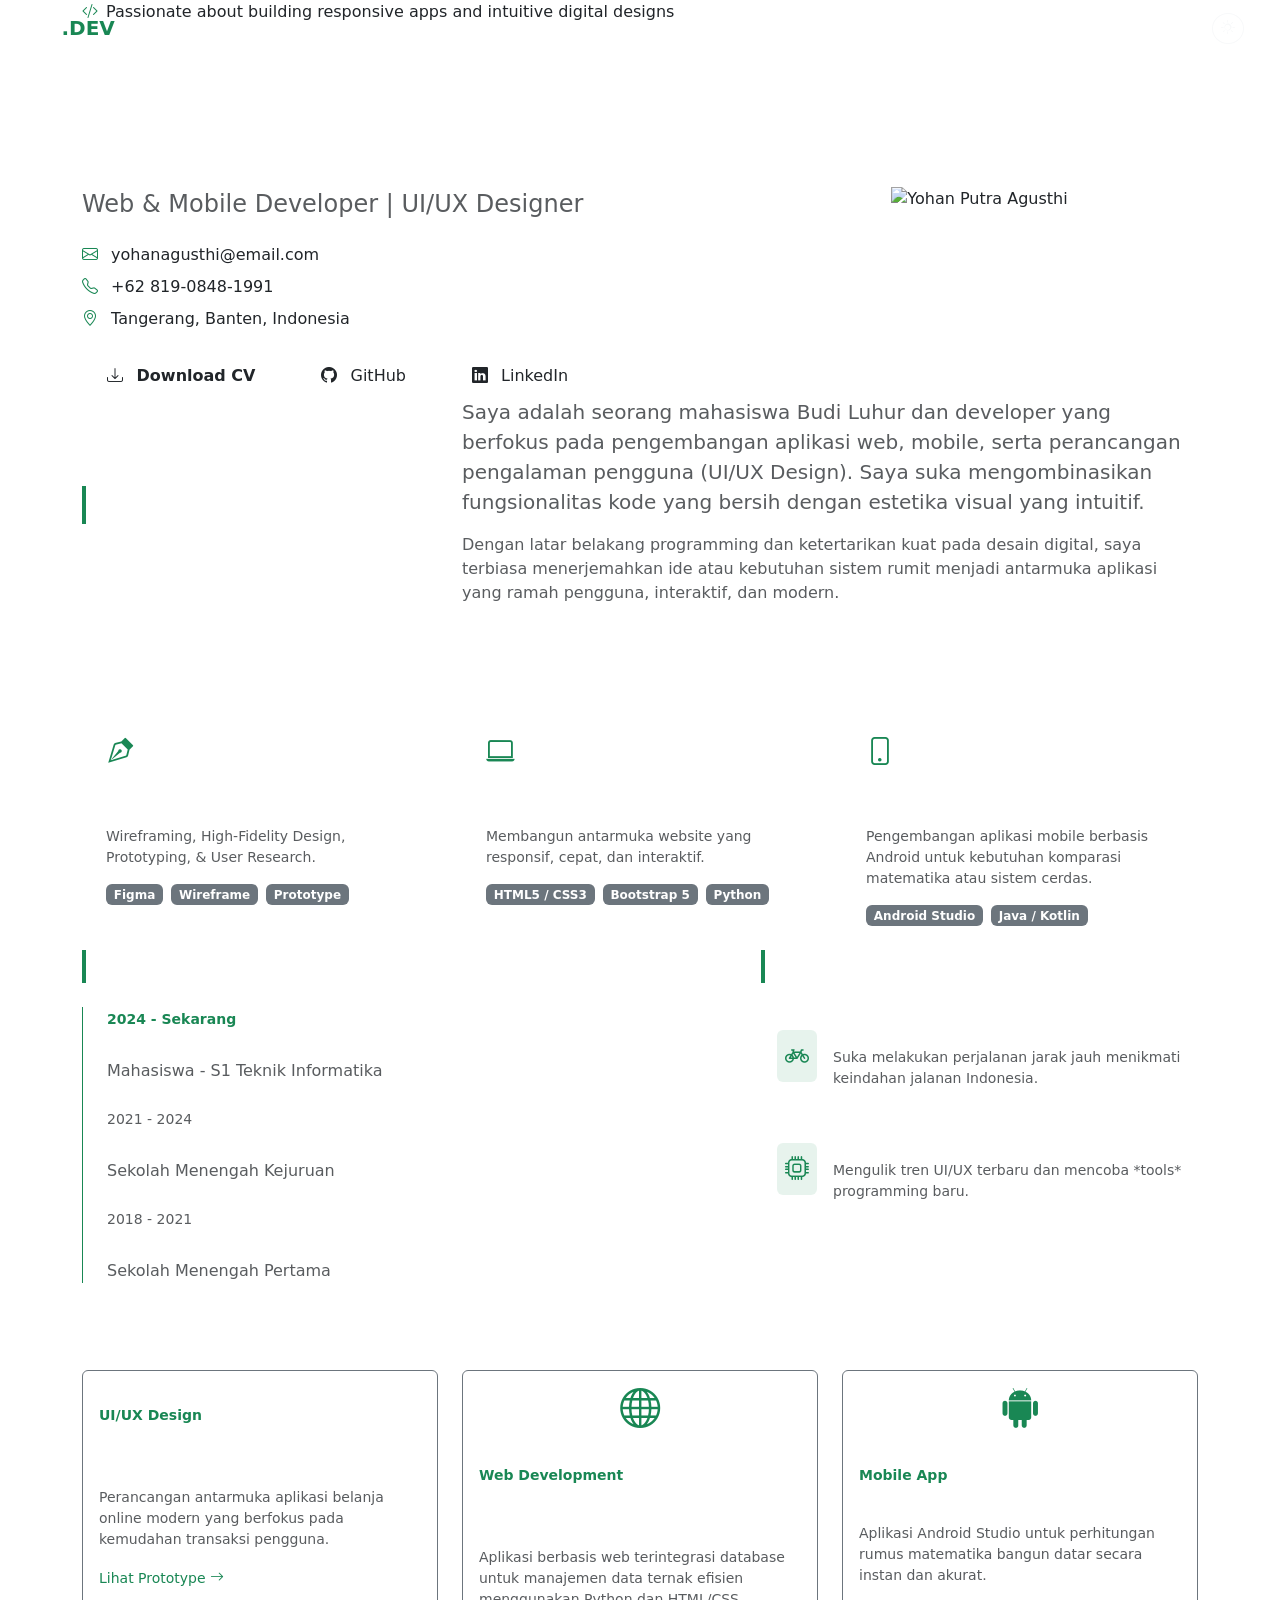
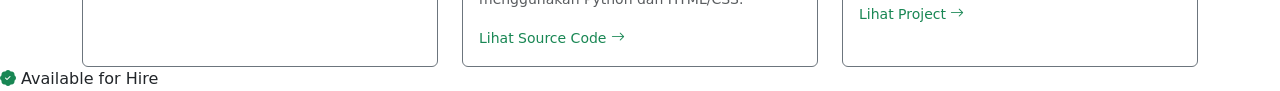
==== index.html @ 210541f0 "Rename html/index.html to index.html" ====
<!DOCTYPE html>
<html lang="id">
<head>
    <meta charset="UTF-8">
    <meta name="viewport" content="width=device-width, initial-scale=1.0">
    <title>YP.DEV - Yohan Putra Agusthi</title>
    <link href="https://cdn.jsdelivr.net/npm/bootstrap@5.3.2/dist/css/bootstrap.min.css" rel="stylesheet">
    <script src="https://cdn.jsdelivr.net/npm/bootstrap@5.3.2/dist/js/bootstrap.bundle.min.js"></script>
    <link rel="stylesheet" href="https://cdn.jsdelivr.net/npm/bootstrap-icons@1.11.2/font/bootstrap-icons.min.css">
    <link rel="stylesheet" href="https://cdnjs.cloudflare.com/ajax/libs/font-awesome/6.4.2/css/all.min.css">
    <link rel="stylesheet" href="style.css">
</head>
<body>

    <nav class="navbar navbar-expand-lg navbar-dark fixed-top px-4">
        <div class="container-fluid">
            <a class="navbar-brand fw-bold logo-text" href="#">YP<span class="text-success">.DEV</span></a>
            <button class="navbar-toggler" type="button" data-bs-toggle="collapse" data-bs-target="#navbarNav">
                <span class="navbar-toggler-icon"></span>
            </button>
            <div class="collapse navbar-collapse justify-content-end" id="navbarNav">
                <ul class="navbar-nav gap-2">
                    <li class="nav-item"><a class="nav-link" href="#beranda">Beranda</a></li>
                    <li class="nav-item"><a class="nav-link" href="#tentang">Tentang</a></li>
                    <li class="nav-item"><a class="nav-link" href="#keahlian">Keahlian</a></li>
                    <li class="nav-item"><a class="nav-link" href="#pendidikan">Pendidikan</a></li>
                    <li class="nav-item"><a class="nav-link" href="#proyek">Proyek</a></li>
                </ul>
                <button class="btn btn-outline-light ms-3 btn-sm rounded-circle"><i class="bi bi-brightness-high"></i></button>
            </div>
        </div>
    </nav>

    <section id="beranda" class="hero-section d-flex align-items-center">
        <div class="container">
            <div class="row align-items-center g-5">
                <div class="col-lg-7 order-2 order-lg-1 text-center text-lg-start">
                    <div class="badge-status mb-4 d-inline-flex align-items-center gap-2">
                        <i class="bi bi-code-slash text-success"></i>
                        <span>Passionate about building responsive apps and intuitive digital designs</span>
                    </div>
                    <h1 class="display-4 fw-bold text-white mb-2">Yohan Putra Agusthi</h1>
                    <h3 class="h4 text-muted mb-4">Web & Mobile Developer | UI/UX Designer</h3>
                    
                    <div class="contact-info mb-4">
                        <p class="mb-2"><i class="bi bi-envelope text-success me-2"></i> yohanagusthi@email.com</p>
                        <p class="mb-2"><i class="bi bi-telephone text-success me-2"></i> +62 819-0848-1991</p>
                        <p class="mb-4"><i class="bi bi-geo-alt text-success me-2"></i> Tangerang, Banten, Indonesia</p>
                    </div>

                    <div class="d-flex flex-wrap gap-3 justify-content-center justify-content-lg-start">
                        <a href="#" class="btn btn-download fw-bold px-4 py-2"><i class="bi bi-download me-2"></i> Download CV</a>
                        <a href="#" class="btn btn-outline-custom px-4 py-2"><i class="bi bi-github me-2"></i> GitHub</a>
                        <a href="#" class="btn btn-outline-custom px-4 py-2"><i class="bi bi-linkedin me-2"></i> LinkedIn</a>
                    </div>
                </div>
                <div class="col-lg-5 order-1 order-lg-2 text-center">
                    <div class="profile-img-container mx-auto">
                        <img src="assets/profile.jpg" alt="Yohan Putra Agusthi" class="img-fluid profile-img">
                    </div>
                </div>
            </div>
        </div>
    </section>

    <section id="tentang" class="section-padding">
        <div class="container">
            <div class="row g-4 align-items-center">
                <div class="col-md-4 text-center text-md-start">
                    <h2 class="fw-bold text-white border-start border-success border-4 ps-3">Tentang Saya</h2>
                </div>
                <div class="col-md-8">
                    <p class="lead text-muted">
                        Saya adalah seorang mahasiswa Budi Luhur dan developer yang berfokus pada pengembangan aplikasi web, mobile, serta perancangan pengalaman pengguna (UI/UX Design). Saya suka mengombinasikan fungsionalitas kode yang bersih dengan estetika visual yang intuitif.
                    </p>
                    <p class="text-muted">
                        Dengan latar belakang programming dan ketertarikan kuat pada desain digital, saya terbiasa menerjemahkan ide atau kebutuhan sistem rumit menjadi antarmuka aplikasi yang ramah pengguna, interaktif, dan modern.
                    </p>
                </div>
            </div>
        </div>
    </section>

    <section id="keahlian" class="section-padding bg-dark-custom">
        <div class="container">
            <h2 class="fw-bold text-white text-center mb-5">Keahlian & Tools</h2>
            <div class="row g-4 justify-content-center">
                <div class="col-md-4">
                    <div class="card-custom p-4 h-100">
                        <div class="icon-box mb-3"><i class="bi bi-vector-pen text-success fs-3"></i></div>
                        <h4 class="text-white fw-bold">UI/UX Design</h4>
                        <p class="text-muted small">Wireframing, High-Fidelity Design, Prototyping, & User Research.</p>
                        <div class="d-flex flex-wrap gap-2 mt-3">
                            <span class="badge bg-secondary">Figma</span>
                            <span class="badge bg-secondary">Wireframe</span>
                            <span class="badge bg-secondary">Prototype</span>
                        </div>
                    </div>
                </div>
                <div class="col-md-4">
                    <div class="card-custom p-4 h-100">
                        <div class="icon-box mb-3"><i class="bi bi-laptop text-success fs-3"></i></div>
                        <h4 class="text-white fw-bold">Web Development</h4>
                        <p class="text-muted small">Membangun antarmuka website yang responsif, cepat, dan interaktif.</p>
                        <div class="d-flex flex-wrap gap-2 mt-3">
                            <span class="badge bg-secondary">HTML5 / CSS3</span>
                            <span class="badge bg-secondary">Bootstrap 5</span>
                            <span class="badge bg-secondary">Python</span>
                        </div>
                    </div>
                </div>
                <div class="col-md-4">
                    <div class="card-custom p-4 h-100">
                        <div class="icon-box mb-3"><i class="bi bi-phone text-success fs-3"></i></div>
                        <h4 class="text-white fw-bold">Mobile Development</h4>
                        <p class="text-muted small">Pengembangan aplikasi mobile berbasis Android untuk kebutuhan komparasi matematika atau sistem cerdas.</p>
                        <div class="d-flex flex-wrap gap-2 mt-3">
                            <span class="badge bg-secondary">Android Studio</span>
                            <span class="badge bg-secondary">Java / Kotlin</span>
                        </div>
                    </div>
                </div>
            </div>
        </div>
    </section>

    <section id="pendidikan" class="section-padding">
        <div class="container">
            <div class="row g-5">
                
                <div class="col-lg-7">
                    <h3 class="fw-bold text-white mb-4 border-start border-success border-4 ps-3">Riwayat Pendidikan</h3>
                    <div class="timeline">
                        <div class="timeline-item ps-4 border-start border-success position-relative pb-4">
                            <div class="timeline-dot"></div>
                            <span class="text-success fw-bold small">2024 - Sekarang</span>
                            <h5 class="text-white fw-bold mb-1">Universitas Budi Luhur</h5>
                            <p class="text-muted mb-0">Mahasiswa - S1 Teknik Informatika</p>
                        </div>
                        <div class="timeline-item ps-4 border-start border-success position-relative pb-4">
                            <div class="timeline-dot"></div>
                            <span class="text-muted small">2021 - 2024</span>
                            <h5 class="text-white fw-bold mb-1">SMK Prima Unggul</h5>
                            <p class="text-muted mb-0">Sekolah Menengah Kejuruan</p>
                        </div>
                        <div class="timeline-item ps-4 border-start border-success position-relative">
                            <div class="timeline-dot"></div>
                            <span class="text-muted small">2018 - 2021</span>
                            <h5 class="text-white fw-bold mb-1">SMPN 11 TANGERANG</h5>
                            <p class="text-muted mb-0">Sekolah Menengah Pertama</p>
                        </div>
                    </div>
                </div>

                <div class="col-lg-5">
                    <h3 class="fw-bold text-white mb-4 border-start border-success border-4 ps-3">Hobi & Minat</h3>
                    <div class="d-flex flex-column gap-3">
                        
                        <div class="card-custom p-3 d-flex align-items-center gap-3">
                            <div class="icon-box-hobby bg-success bg-opacity-10 text-success p-2 rounded">
                                <i class="bi bi-bicycle fs-4"></i> </div>
                            <div>
                                <h6 class="text-white fw-bold mb-1">Motorcycle Touring</h6>
                                <p class="text-muted small mb-0">Suka melakukan perjalanan jarak jauh menikmati keindahan jalanan Indonesia.</p>
                            </div>
                        </div>

                        <div class="card-custom p-3 d-flex align-items-center gap-3">
                            <div class="icon-box-hobby bg-success bg-opacity-10 text-success p-2 rounded">
                                <i class="bi bi-cpu fs-4"></i>
                            </div>
                            <div>
                                <h6 class="text-white fw-bold mb-1">Eksplorasi Teknologi</h6>
                                <p class="text-muted small mb-0">Mengulik tren UI/UX terbaru dan mencoba *tools* programming baru.</p>
                            </div>
                        </div>

                    </div>
                </div>

            </div>
        </div>
    </section>

    <section id="proyek" class="section-padding bg-dark-custom">
        <div class="container">
            <h2 class="fw-bold text-white text-center mb-5">Proyek Portofolio</h2>
            <div class="row g-4">
                <div class="col-md-4">
                    <div class="card h-100 bg-transparent border-secondary p-2 card-custom">
                        <div class="portfolio-img-placeholder d-flex align-items-center justify-content-center text-muted rounded mb-3">
                            <i class="bi bi-figma fs-1 text-success"></i>
                        </div>
                        <div class="card-body p-2">
                            <span class="text-success small fw-bold">UI/UX Design</span>
                            <h5 class="card-title text-white fw-bold mt-1">E-Commerce Mobile App Design</h5>
                            <p class="card-text text-muted small">Perancangan antarmuka aplikasi belanja online modern yang berfokus pada kemudahan transaksi pengguna.</p>
                            <a href="#" class="text-success text-decoration-none small">Lihat Prototype <i class="bi bi-arrow-right"></i></a>
                        </div>
                    </div>
                </div>
                <div class="col-md-4">
                    <div class="card h-100 bg-transparent border-secondary p-2 card-custom">
                        <div class="portfolio-img-placeholder d-flex align-items-center justify-content-center text-muted rounded mb-3">
                            <i class="bi bi-globe fs-1 text-success"></i>
                        </div>
                        <div class="card-body p-2">
                            <span class="text-success small fw-bold">Web Development</span>
                            <h5 class="card-title text-white fw-bold mt-1">Sistem Informasi Peternakan</h5>
                            <p class="card-text text-muted small">Aplikasi berbasis web terintegrasi database untuk manajemen data ternak efisien menggunakan Python dan HTML/CSS.</p>
                            <a href="#" class="text-success text-decoration-none small">Lihat Source Code <i class="bi bi-arrow-right"></i></a>
                        </div>
                    </div>
                </div>
                <div class="col-md-4">
                    <div class="card h-100 bg-transparent border-secondary p-2 card-custom">
                        <div class="portfolio-img-placeholder d-flex align-items-center justify-content-center text-muted rounded mb-3">
                            <i class="bi bi-android2 fs-1 text-success"></i>
                        </div>
                        <div class="card-body p-2">
                            <span class="text-success small fw-bold">Mobile App</span>
                            <h5 class="card-title text-white fw-bold mt-1">Math Shape Calculator App</h5>
                            <p class="card-text text-muted small">Aplikasi Android Studio untuk perhitungan rumus matematika bangun datar secara instan dan akurat.</p>
                            <a href="#" class="text-success text-decoration-none small">Lihat Project <i class="bi bi-arrow-right"></i></a>
                        </div>
                    </div>
                </div>
            </div>
        </div>
    </section>

    <div class="secured-badge">
        <i class="bi bi-patch-check-fill text-success"></i> Available for Hire
    </div>

</body>
</html>
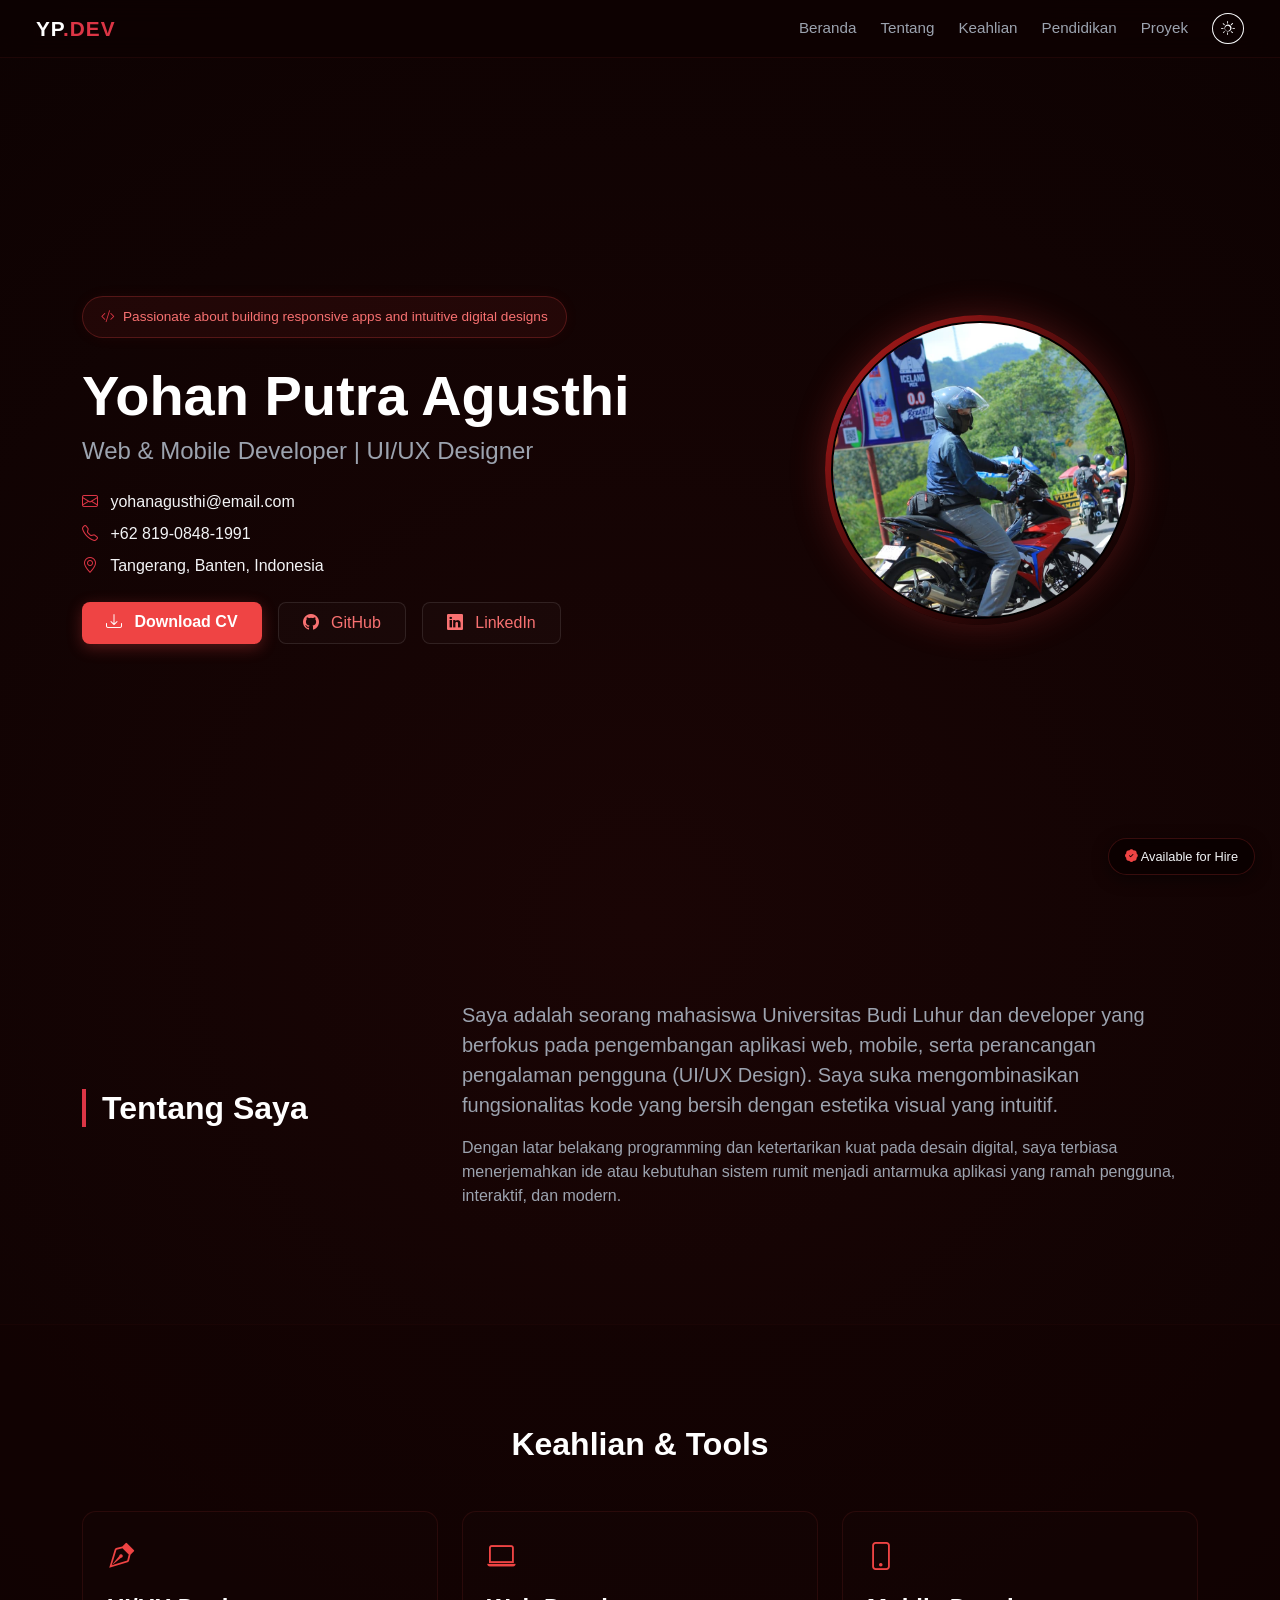
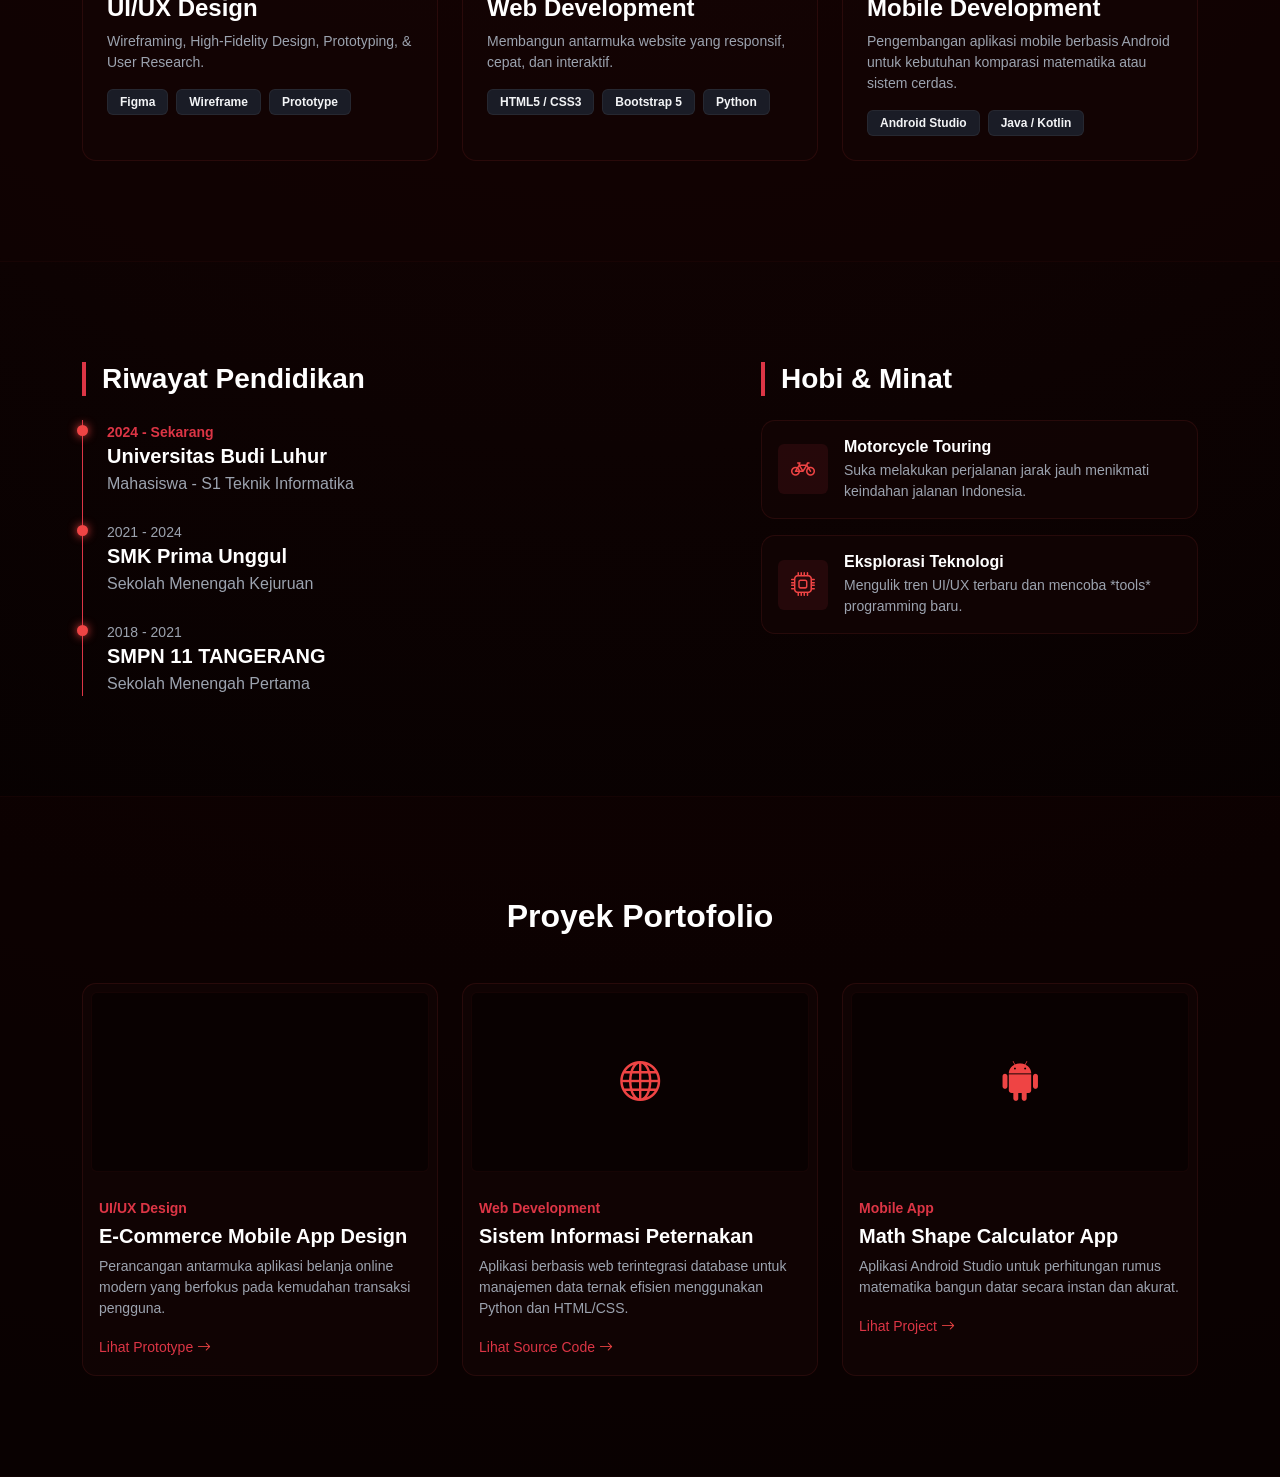
==== commit b42d77c4: "Update index.html" ====
--- a/index.html
+++ b/index.html
@@ -8,13 +8,13 @@
     <script src="https://cdn.jsdelivr.net/npm/bootstrap@5.3.2/dist/js/bootstrap.bundle.min.js"></script>
     <link rel="stylesheet" href="https://cdn.jsdelivr.net/npm/bootstrap-icons@1.11.2/font/bootstrap-icons.min.css">
     <link rel="stylesheet" href="https://cdnjs.cloudflare.com/ajax/libs/font-awesome/6.4.2/css/all.min.css">
-    <link rel="stylesheet" href="style.css">
+    <link rel="stylesheet" href="style_css/merah_hitam.css">
 </head>
 <body>
 
     <nav class="navbar navbar-expand-lg navbar-dark fixed-top px-4">
         <div class="container-fluid">
-            <a class="navbar-brand fw-bold logo-text" href="#">YP<span class="text-success">.DEV</span></a>
+            <a class="navbar-brand fw-bold logo-text" href="#">YP<span class="text-danger">.DEV</span></a>
             <button class="navbar-toggler" type="button" data-bs-toggle="collapse" data-bs-target="#navbarNav">
                 <span class="navbar-toggler-icon"></span>
             </button>
@@ -36,27 +36,27 @@
             <div class="row align-items-center g-5">
                 <div class="col-lg-7 order-2 order-lg-1 text-center text-lg-start">
                     <div class="badge-status mb-4 d-inline-flex align-items-center gap-2">
-                        <i class="bi bi-code-slash text-success"></i>
+                        <i class="bi bi-code-slash text-danger"></i>
                         <span>Passionate about building responsive apps and intuitive digital designs</span>
                     </div>
                     <h1 class="display-4 fw-bold text-white mb-2">Yohan Putra Agusthi</h1>
                     <h3 class="h4 text-muted mb-4">Web & Mobile Developer | UI/UX Designer</h3>
-                    
+                     
                     <div class="contact-info mb-4">
-                        <p class="mb-2"><i class="bi bi-envelope text-success me-2"></i> yohanagusthi@email.com</p>
-                        <p class="mb-2"><i class="bi bi-telephone text-success me-2"></i> +62 819-0848-1991</p>
-                        <p class="mb-4"><i class="bi bi-geo-alt text-success me-2"></i> Tangerang, Banten, Indonesia</p>
+                        <p class="mb-2"><i class="bi bi-envelope text-danger me-2"></i> yohanagusthi@email.com</p>
+                        <p class="mb-2"><i class="bi bi-telephone text-danger me-2"></i> +62 819-0848-1991</p>
+                        <p class="mb-4"><i class="bi bi-geo-alt text-danger me-2"></i> Tangerang, Banten, Indonesia</p>
                     </div>
 
                     <div class="d-flex flex-wrap gap-3 justify-content-center justify-content-lg-start">
                         <a href="#" class="btn btn-download fw-bold px-4 py-2"><i class="bi bi-download me-2"></i> Download CV</a>
-                        <a href="#" class="btn btn-outline-custom px-4 py-2"><i class="bi bi-github me-2"></i> GitHub</a>
+                        <a href="https://github.com/MasAmba17" target="_blank" class="btn btn-outline-custom px-4 py-2"><i class="bi bi-github me-2"></i> GitHub</a>
                         <a href="#" class="btn btn-outline-custom px-4 py-2"><i class="bi bi-linkedin me-2"></i> LinkedIn</a>
                     </div>
                 </div>
                 <div class="col-lg-5 order-1 order-lg-2 text-center">
                     <div class="profile-img-container mx-auto">
-                        <img src="assets/profile.jpg" alt="Yohan Putra Agusthi" class="img-fluid profile-img">
+                        <img src="assets/Profile.jpeg" alt="Yohan Putra Agusthi" class="img-fluid profile-img">
                     </div>
                 </div>
             </div>
@@ -67,11 +67,11 @@
         <div class="container">
             <div class="row g-4 align-items-center">
                 <div class="col-md-4 text-center text-md-start">
-                    <h2 class="fw-bold text-white border-start border-success border-4 ps-3">Tentang Saya</h2>
+                    <h2 class="fw-bold text-white border-start border-danger border-4 ps-3">Tentang Saya</h2>
                 </div>
                 <div class="col-md-8">
                     <p class="lead text-muted">
-                        Saya adalah seorang mahasiswa Budi Luhur dan developer yang berfokus pada pengembangan aplikasi web, mobile, serta perancangan pengalaman pengguna (UI/UX Design). Saya suka mengombinasikan fungsionalitas kode yang bersih dengan estetika visual yang intuitif.
+                        Saya adalah seorang mahasiswa Universitas Budi Luhur dan developer yang berfokus pada pengembangan aplikasi web, mobile, serta perancangan pengalaman pengguna (UI/UX Design). Saya suka mengombinasikan fungsionalitas kode yang bersih dengan estetika visual yang intuitif.
                     </p>
                     <p class="text-muted">
                         Dengan latar belakang programming dan ketertarikan kuat pada desain digital, saya terbiasa menerjemahkan ide atau kebutuhan sistem rumit menjadi antarmuka aplikasi yang ramah pengguna, interaktif, dan modern.
@@ -87,7 +87,7 @@
             <div class="row g-4 justify-content-center">
                 <div class="col-md-4">
                     <div class="card-custom p-4 h-100">
-                        <div class="icon-box mb-3"><i class="bi bi-vector-pen text-success fs-3"></i></div>
+                        <div class="icon-box mb-3"><i class="bi bi-vector-pen text-danger fs-3"></i></div>
                         <h4 class="text-white fw-bold">UI/UX Design</h4>
                         <p class="text-muted small">Wireframing, High-Fidelity Design, Prototyping, & User Research.</p>
                         <div class="d-flex flex-wrap gap-2 mt-3">
@@ -99,7 +99,7 @@
                 </div>
                 <div class="col-md-4">
                     <div class="card-custom p-4 h-100">
-                        <div class="icon-box mb-3"><i class="bi bi-laptop text-success fs-3"></i></div>
+                        <div class="icon-box mb-3"><i class="bi bi-laptop text-danger fs-3"></i></div>
                         <h4 class="text-white fw-bold">Web Development</h4>
                         <p class="text-muted small">Membangun antarmuka website yang responsif, cepat, dan interaktif.</p>
                         <div class="d-flex flex-wrap gap-2 mt-3">
@@ -111,7 +111,7 @@
                 </div>
                 <div class="col-md-4">
                     <div class="card-custom p-4 h-100">
-                        <div class="icon-box mb-3"><i class="bi bi-phone text-success fs-3"></i></div>
+                        <div class="icon-box mb-3"><i class="bi bi-phone text-danger fs-3"></i></div>
                         <h4 class="text-white fw-bold">Mobile Development</h4>
                         <p class="text-muted small">Pengembangan aplikasi mobile berbasis Android untuk kebutuhan komparasi matematika atau sistem cerdas.</p>
                         <div class="d-flex flex-wrap gap-2 mt-3">
@@ -127,23 +127,23 @@
     <section id="pendidikan" class="section-padding">
         <div class="container">
             <div class="row g-5">
-                
+                 
                 <div class="col-lg-7">
-                    <h3 class="fw-bold text-white mb-4 border-start border-success border-4 ps-3">Riwayat Pendidikan</h3>
+                    <h3 class="fw-bold text-white mb-4 border-start border-danger border-4 ps-3">Riwayat Pendidikan</h3>
                     <div class="timeline">
-                        <div class="timeline-item ps-4 border-start border-success position-relative pb-4">
+                        <div class="timeline-item ps-4 border-start border-danger position-relative pb-4">
                             <div class="timeline-dot"></div>
-                            <span class="text-success fw-bold small">2024 - Sekarang</span>
+                            <span class="text-danger fw-bold small">2024 - Sekarang</span>
                             <h5 class="text-white fw-bold mb-1">Universitas Budi Luhur</h5>
                             <p class="text-muted mb-0">Mahasiswa - S1 Teknik Informatika</p>
                         </div>
-                        <div class="timeline-item ps-4 border-start border-success position-relative pb-4">
+                        <div class="timeline-item ps-4 border-start border-danger position-relative pb-4">
                             <div class="timeline-dot"></div>
                             <span class="text-muted small">2021 - 2024</span>
                             <h5 class="text-white fw-bold mb-1">SMK Prima Unggul</h5>
                             <p class="text-muted mb-0">Sekolah Menengah Kejuruan</p>
                         </div>
-                        <div class="timeline-item ps-4 border-start border-success position-relative">
+                        <div class="timeline-item ps-4 border-start border-danger position-relative">
                             <div class="timeline-dot"></div>
                             <span class="text-muted small">2018 - 2021</span>
                             <h5 class="text-white fw-bold mb-1">SMPN 11 TANGERANG</h5>
@@ -153,11 +153,11 @@
                 </div>
 
                 <div class="col-lg-5">
-                    <h3 class="fw-bold text-white mb-4 border-start border-success border-4 ps-3">Hobi & Minat</h3>
-                    <div class="d-flex flex-column gap-3">
-                        
+                    <h3 class="fw-bold text-white mb-4 border-start border-danger border-4 ps-3">Hobi & Minat</h3>
+                    <div class="flex-column d-flex gap-3">
+                         
                         <div class="card-custom p-3 d-flex align-items-center gap-3">
-                            <div class="icon-box-hobby bg-success bg-opacity-10 text-success p-2 rounded">
+                            <div class="icon-box-hobby bg-danger bg-opacity-10 text-danger p-2 rounded">
                                 <i class="bi bi-bicycle fs-4"></i> </div>
                             <div>
                                 <h6 class="text-white fw-bold mb-1">Motorcycle Touring</h6>
@@ -166,7 +166,7 @@
                         </div>
 
                         <div class="card-custom p-3 d-flex align-items-center gap-3">
-                            <div class="icon-box-hobby bg-success bg-opacity-10 text-success p-2 rounded">
+                            <div class="icon-box-hobby bg-danger bg-opacity-10 text-danger p-2 rounded">
                                 <i class="bi bi-cpu fs-4"></i>
                             </div>
                             <div>
@@ -189,39 +189,39 @@
                 <div class="col-md-4">
                     <div class="card h-100 bg-transparent border-secondary p-2 card-custom">
                         <div class="portfolio-img-placeholder d-flex align-items-center justify-content-center text-muted rounded mb-3">
-                            <i class="bi bi-figma fs-1 text-success"></i>
+                            <i class="bi bi-figma fs-1 text-danger"></i>
                         </div>
                         <div class="card-body p-2">
-                            <span class="text-success small fw-bold">UI/UX Design</span>
+                            <span class="text-danger small fw-bold">UI/UX Design</span>
                             <h5 class="card-title text-white fw-bold mt-1">E-Commerce Mobile App Design</h5>
                             <p class="card-text text-muted small">Perancangan antarmuka aplikasi belanja online modern yang berfokus pada kemudahan transaksi pengguna.</p>
-                            <a href="#" class="text-success text-decoration-none small">Lihat Prototype <i class="bi bi-arrow-right"></i></a>
+                            <a href="#" class="text-danger text-decoration-none small">Lihat Prototype <i class="bi bi-arrow-right"></i></a>
                         </div>
                     </div>
                 </div>
                 <div class="col-md-4">
                     <div class="card h-100 bg-transparent border-secondary p-2 card-custom">
                         <div class="portfolio-img-placeholder d-flex align-items-center justify-content-center text-muted rounded mb-3">
-                            <i class="bi bi-globe fs-1 text-success"></i>
+                            <i class="bi bi-globe fs-1 text-danger"></i>
                         </div>
                         <div class="card-body p-2">
-                            <span class="text-success small fw-bold">Web Development</span>
+                            <span class="text-danger small fw-bold">Web Development</span>
                             <h5 class="card-title text-white fw-bold mt-1">Sistem Informasi Peternakan</h5>
                             <p class="card-text text-muted small">Aplikasi berbasis web terintegrasi database untuk manajemen data ternak efisien menggunakan Python dan HTML/CSS.</p>
-                            <a href="#" class="text-success text-decoration-none small">Lihat Source Code <i class="bi bi-arrow-right"></i></a>
+                            <a href="#" class="text-danger text-decoration-none small">Lihat Source Code <i class="bi bi-arrow-right"></i></a>
                         </div>
                     </div>
                 </div>
                 <div class="col-md-4">
                     <div class="card h-100 bg-transparent border-secondary p-2 card-custom">
                         <div class="portfolio-img-placeholder d-flex align-items-center justify-content-center text-muted rounded mb-3">
-                            <i class="bi bi-android2 fs-1 text-success"></i>
+                            <i class="bi bi-android2 fs-1 text-danger"></i>
                         </div>
                         <div class="card-body p-2">
-                            <span class="text-success small fw-bold">Mobile App</span>
+                            <span class="text-danger small fw-bold">Mobile App</span>
                             <h5 class="card-title text-white fw-bold mt-1">Math Shape Calculator App</h5>
                             <p class="card-text text-muted small">Aplikasi Android Studio untuk perhitungan rumus matematika bangun datar secara instan dan akurat.</p>
-                            <a href="#" class="text-success text-decoration-none small">Lihat Project <i class="bi bi-arrow-right"></i></a>
+                            <a href="#" class="text-danger text-decoration-none small">Lihat Project <i class="bi bi-arrow-right"></i></a>
                         </div>
                     </div>
                 </div>
@@ -230,7 +230,7 @@
     </section>
 
     <div class="secured-badge">
-        <i class="bi bi-patch-check-fill text-success"></i> Available for Hire
+        <i class="bi bi-patch-check-fill text-danger"></i> Available for Hire
     </div>
 
 </body>
--- a/style_css/merah_hitam.css
+++ b/style_css/merah_hitam.css
@@ -0,0 +1,224 @@
+@import url('https://fonts.googleapis.com/css2?family=Inter:wght@300;400;600;700&display=swap');
+
+*, *::before, *::after {
+    box-sizing: border-box;
+}
+
+html {
+    scroll-behavior: smooth;
+}
+
+body {
+    background: radial-gradient(circle at 50% 30%, #1a0505 0%, #0d0202 50%, #000000 100%);
+    color: #f3f4f6;
+    font-family: 'Inter', sans-serif;
+    overflow-x: hidden;
+    position: relative;
+    min-height: 100vh;
+    margin: 0;
+    padding: 0;
+}
+
+.text-success {
+    color: #ef4444 !important;
+}
+.text-muted {
+    color: #9ca3af !important;
+}
+
+.navbar {
+    background-color: rgba(13, 2, 2, 0.85);
+    backdrop-filter: blur(12px);
+    border-bottom: 1px solid rgba(239, 68, 68, 0.08);
+}
+.logo-text {
+    letter-spacing: 1px;
+    font-size: 1.3rem;
+}
+.nav-link {
+    color: #9ca3af !important;
+    font-size: 0.95rem;
+    font-weight: 500;
+    transition: color 0.3s, transform 0.2s;
+}
+.nav-link:hover {
+    color: #ffffff !important;
+    transform: translateY(-1px);
+}
+.active-link {
+    color: #ef4444 !important;
+    border-bottom: 2px solid #ef4444;
+}
+
+.hero-section {
+    min-height: 100vh;
+    padding-top: 120px;
+    padding-bottom: 80px;
+}
+
+.badge-status {
+    background-color: rgba(239, 68, 68, 0.08);
+    border: 1px solid rgba(239, 68, 68, 0.25);
+    color: #f87171;
+    padding: 10px 18px;
+    border-radius: 50px;
+    font-size: 0.85rem;
+    font-weight: 500;
+    box-shadow: 0 0 15px rgba(239, 68, 68, 0.05);
+}
+
+.btn-download {
+    background-color: #ef4444;
+    color: #ffffff;
+    border: none;
+    border-radius: 8px;
+    font-weight: 600;
+    transition: all 0.3s ease;
+    box-shadow: 0 4px 15px rgba(239, 68, 68, 0.3);
+}
+.btn-download:hover {
+    background-color: #dc2626;
+    transform: translateY(-2px);
+    box-shadow: 0 6px 20px rgba(239, 68, 68, 0.5);
+    color: #ffffff;
+}
+.btn-outline-custom {
+    background-color: rgba(255, 255, 255, 0.02);
+    border: 1px solid rgba(255, 255, 255, 0.1);
+    color: #f87171;
+    border-radius: 8px;
+    transition: all 0.3s ease;
+}
+.btn-outline-custom:hover {
+    background-color: rgba(239, 68, 68, 0.08);
+    border-color: #ef4444;
+    color: #ffffff;
+    transform: translateY(-2px);
+    box-shadow: 0 4px 12px rgba(239, 68, 68, 0.15);
+}
+
+.profile-img-container {
+    width: 310px;
+    height: 310px;
+    border-radius: 50%;
+    padding: 6px;
+    background: linear-gradient(135deg, #b91c1c, #450a0a, #000000);
+    box-shadow: 0 0 35px rgba(239, 68, 68, 0.25);
+    display: flex;
+    align-items: center;
+    justify-content: center;
+    transition: transform 0.5s ease;
+}
+.profile-img-container:hover {
+    transform: scale(1.02) rotate(2deg);
+}
+.profile-img {
+    width: 100%;
+    height: 100%;
+    border-radius: 50%;
+    object-fit: cover;
+    border: 2px solid #000000;
+}
+
+.section-padding {
+    padding: 100px 0;
+}
+.border-success {
+    border-color: #ef4444 !important;
+}
+
+.bg-dark-custom {
+    background-color: rgba(18, 3, 3, 0.5);
+    border-top: 1px solid rgba(239, 68, 68, 0.03);
+    border-bottom: 1px solid rgba(239, 68, 68, 0.03);
+}
+
+.card-custom {
+    background: rgba(20, 5, 5, 0.6) !important;
+    border: 1px solid rgba(239, 68, 68, 0.1) !important;
+    border-radius: 14px !important;
+    transition: all 0.3s cubic-bezier(0.4, 0, 0.2, 1);
+}
+.card-custom:hover {
+    transform: translateY(-6px);
+    border-color: rgba(239, 68, 68, 0.4) !important;
+    box-shadow: 0 10px 25px rgba(239, 68, 68, 0.08);
+}
+
+.bi-vector-pen, .bi-laptop, .bi-phone, .bi-figma, .bi-globe, .bi-android2, .bi-arrow-right {
+    color: #ef4444 !important;
+}
+
+.bg-secondary {
+    background-color: rgba(31, 41, 55, 0.7) !important;
+    color: #f3f4f6 !important;
+    border: 1px solid rgba(255, 255, 255, 0.05);
+    padding: 6px 12px !important;
+}
+
+.portfolio-img-placeholder {
+    background-color: rgba(0, 0, 0, 0.4);
+    border: 1px solid rgba(239, 68, 68, 0.05);
+    height: 180px;
+    width: 100%;
+}
+
+.timeline-item {
+    position: relative;
+}
+.timeline-dot {
+    position: absolute;
+    left: -6px;
+    top: 5px;
+    width: 11px;
+    height: 11px;
+    background-color: #ef4444;
+    border-radius: 50%;
+    box-shadow: 0 0 10px #ef4444;
+}
+
+.icon-box-hobby {
+    width: 50px;
+    height: 50px;
+    display: flex;
+    align-items: center;
+    justify-content: center;
+    flex-shrink: 0;
+}
+.bg-success {
+    background-color: rgba(239, 68, 68, 0.1) !important;
+}
+.bi-bicycle, .bi-cpu {
+    color: #ef4444 !important;
+}
+
+.secured-badge {
+    position: fixed;
+    bottom: 25px;
+    right: 25px;
+    background-color: rgba(10, 1, 1, 0.85);
+    border: 1px solid rgba(239, 68, 68, 0.2);
+    padding: 8px 16px;
+    border-radius: 30px;
+    font-size: 0.8rem;
+    font-weight: 500;
+    color: #f3f4f6;
+    box-shadow: 0 4px 15px rgba(0, 0, 0, 0.5);
+    z-index: 1000;
+    backdrop-filter: blur(5px);
+}
+.bi-patch-check-fill {
+    color: #ef4444 !important;
+}
+
+@media (max-width: 991px) {
+    .hero-section {
+        padding-top: 100px;
+        text-align: center;
+    }
+    .profile-img-container {
+        width: 240px;
+        height: 240px;
+        margin-top: 20px;
+    }
+}
